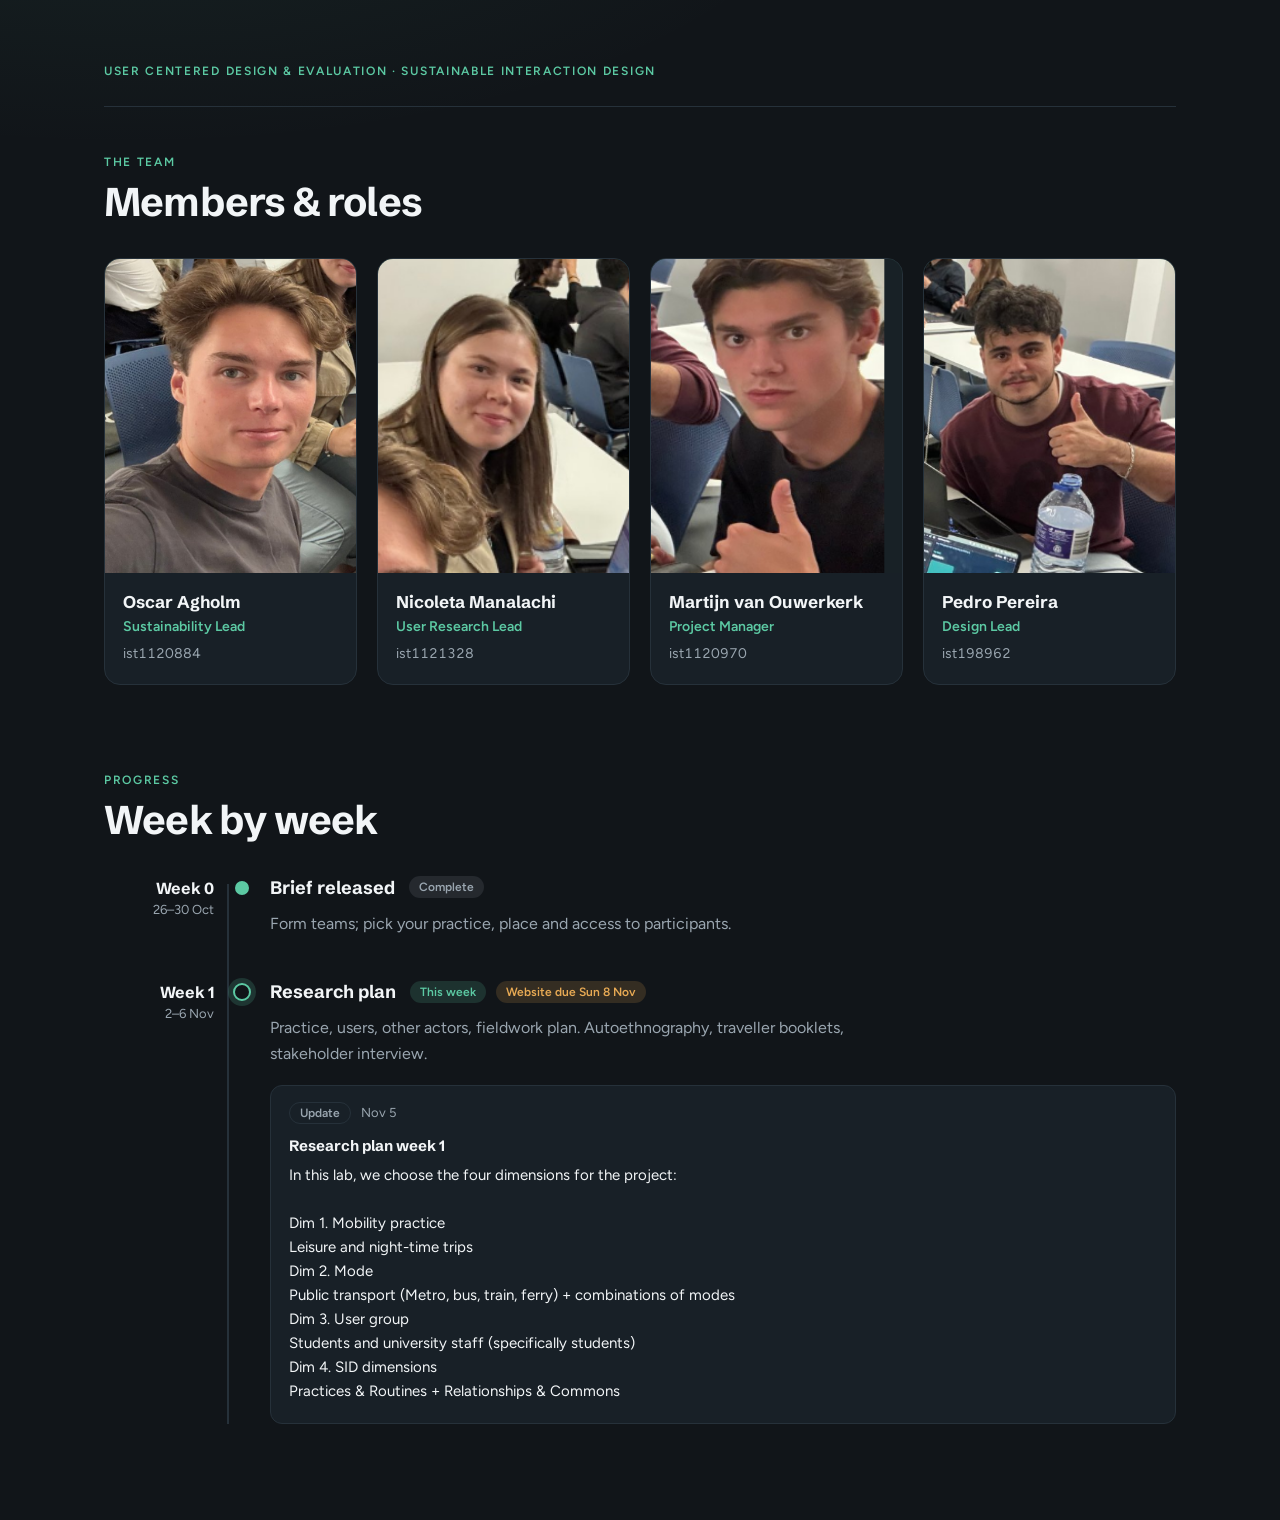
==== index.html @ 2aa21d27 "Add team page with member cards and weekly progress timeline Co-Authored-By: Claude Opus 5.5 <norepl" ====
<!doctype html>
<html lang="en">
<head>
  <meta charset="utf-8">
  <meta name="viewport" content="width=device-width, initial-scale=1">
  <title>UCD Group</title>
  <link rel="preconnect" href="https://fonts.googleapis.com">
  <link rel="preconnect" href="https://fonts.gstatic.com" crossorigin>
  <link href="https://fonts.googleapis.com/css2?family=Schibsted+Grotesk:wght@600;700;800&family=Figtree:wght@400;500;600&display=swap" rel="stylesheet">
  <link rel="stylesheet" href="styles.css">
</head>
<body>
  <main class="page">
    <header class="hero">
      <p class="eyebrow">User Centered Design &amp; Evaluation · Sustainable Interaction Design</p>
    </header>

    <section class="section">
      <header class="header">
        <p class="eyebrow">The team</p>
        <h2 class="section-title">Members &amp; roles</h2>
      </header>
      <div class="grid" id="team" aria-label="Team members"></div>
    </section>

    <section class="section">
      <header class="header">
        <p class="eyebrow">Progress</p>
        <h2 class="section-title">Week by week</h2>
      </header>
      <ol class="timeline" id="timeline"></ol>
    </section>
  </main>

  <script src="members.js"></script>
  <script src="progress.js"></script>
  <script>
    function make(tag, className, text) {
      const el = document.createElement(tag);
      if (className) el.className = className;
      if (text) el.textContent = text;
      return el;
    }

    function initials(name) {
      const parts = name.trim().split(/\s+/);
      const first = parts[0] ? parts[0][0] : "";
      const last = parts.length > 1 ? parts[parts.length - 1][0] : "";
      return (first + last).toUpperCase();
    }

    function card(member) {
      const el = make("article", "card");

      const media = make("div", "card-media");
      media.append(make("span", "card-initials", member.initials || initials(member.name)));

      if (member.photo) {
        const img = document.createElement("img");
        img.src = member.photo;
        img.alt = "Photo of " + member.name;
        img.loading = "lazy";
        // Fall back to initials if the image is missing.
        img.onerror = () => img.remove();
        media.append(img);
      }

      const body = make("div", "card-body");
      body.append(
        make("h3", "card-name", member.name),
        make("p", "card-role", member.role),
        make("p", "card-id", member.id)
      );

      el.append(media, body);
      return el;
    }

    function update(post) {
      const el = make("article", "update");
      const meta = make("div", "update-meta");
      meta.append(make("span", "pill", "Update"), make("span", "update-date", post.date));
      el.append(meta);
      if (post.title) el.append(make("h4", "update-title", post.title));
      if (post.body) el.append(make("p", "update-body", post.body));
      return el;
    }

    function week(w) {
      const el = make("li", "week is-" + (w.status || "upcoming"));

      const label = make("div", "week-label");
      label.append(make("span", "week-name", w.week), make("span", "week-dates", w.dates));

      const content = make("div", "week-content");
      const head = make("div", "week-head");
      head.append(make("h3", "week-title", w.title));
      if (w.status === "current") head.append(make("span", "badge badge-current", "This week"));
      if (w.status === "done") head.append(make("span", "badge badge-done", "Complete"));
      (w.badges || []).forEach((b) => head.append(make("span", "badge badge-due", b)));
      content.append(head);

      if (w.description) content.append(make("p", "week-desc", w.description));
      (w.updates || []).forEach((p) => content.append(update(p)));

      el.append(label, make("span", "week-dot"), content);
      return el;
    }

    document.getElementById("team").append(...MEMBERS.map(card));
    document.getElementById("timeline").append(...WEEKS.map(week));
  </script>
</body>
</html>
---- styles.css ----
:root {
  --bg: #111519;
  --surface: #182027;
  --surface-hover: #1c262e;
  --media: #1f3a33;
  --border: #26313a;
  --accent: #5cc9a3;
  --text: #f2f5f7;
  --muted: #9aa6b0;
  --radius: 16px;
}

* { box-sizing: border-box; }

html, body { margin: 0; }

body {
  background:
    radial-gradient(1200px 500px at 10% -10%, rgba(92, 201, 163, 0.08), transparent 60%),
    var(--bg);
  color: var(--text);
  font-family: "Figtree", system-ui, -apple-system, "Segoe UI", sans-serif;
  min-height: 100vh;
  -webkit-font-smoothing: antialiased;
}

.page {
  max-width: 1120px;
  margin: 0 auto;
  padding: 64px 24px 96px;
}

.hero {
  margin-bottom: 48px;
  padding-bottom: 20px;
  border-bottom: 1px solid var(--border);
}

.section + .section { margin-top: 88px; }

.header { margin-bottom: 32px; }

.eyebrow {
  margin: 0 0 8px;
  color: var(--accent);
  font-size: 12px;
  font-weight: 600;
  letter-spacing: 0.14em;
  text-transform: uppercase;
}

.section-title {
  margin: 0;
  font-family: "Schibsted Grotesk", sans-serif;
  font-weight: 700;
  font-size: clamp(28px, 4vw, 40px);
  letter-spacing: -0.02em;
}

.grid {
  display: grid;
  grid-template-columns: repeat(auto-fill, minmax(240px, 1fr));
  gap: 20px;
}

.card {
  background: var(--surface);
  border: 1px solid var(--border);
  border-radius: var(--radius);
  overflow: hidden;
  transition: transform 0.2s ease, border-color 0.2s ease, background 0.2s ease;
}

.card:hover {
  transform: translateY(-4px);
  border-color: rgba(92, 201, 163, 0.45);
  background: var(--surface-hover);
}

.card-media {
  position: relative;
  aspect-ratio: 4 / 5;
  background: var(--media);
  display: grid;
  place-items: center;
  overflow: hidden;
}

.card-initials {
  font-family: "Schibsted Grotesk", sans-serif;
  font-weight: 800;
  font-size: 48px;
  letter-spacing: -0.02em;
  color: var(--accent);
}

.card-media img {
  position: absolute;
  inset: 0;
  width: 100%;
  height: 100%;
  object-fit: cover;
  transition: transform 0.4s ease;
}

.card:hover .card-media img { transform: scale(1.04); }

.card-body { padding: 18px 18px 22px; }

.card-name {
  margin: 0 0 6px;
  font-family: "Schibsted Grotesk", sans-serif;
  font-size: 17px;
  font-weight: 700;
}

.card-role {
  margin: 0 0 10px;
  color: var(--accent);
  font-size: 14px;
  font-weight: 600;
}

.card-id {
  margin: 0;
  color: var(--muted);
  font-size: 14px;
  font-variant-numeric: tabular-nums;
}

/* Timeline */

.timeline {
  --label: 110px;
  --dot: 28px;
  position: relative;
  list-style: none;
  margin: 0;
  padding: 0;
}

.timeline::before {
  content: "";
  position: absolute;
  top: 8px;
  bottom: 0;
  left: calc(var(--label) + var(--dot) / 2 - 1px);
  width: 2px;
  background: var(--border);
}

.week {
  position: relative;
  display: grid;
  grid-template-columns: var(--label) var(--dot) 1fr;
  column-gap: 14px;
  padding-bottom: 44px;
}

.week:last-child { padding-bottom: 0; }

.week-label {
  display: flex;
  flex-direction: column;
  align-items: flex-end;
  gap: 4px;
  padding-top: 2px;
}

.week-name {
  font-family: "Schibsted Grotesk", sans-serif;
  font-weight: 700;
  font-size: 16px;
}

.week-dates {
  color: var(--muted);
  font-size: 13px;
}

.week-dot {
  justify-self: center;
  margin-top: 5px;
  width: 14px;
  height: 14px;
  border-radius: 50%;
  border: 2px solid var(--muted);
  background: var(--bg);
  z-index: 1;
}

.week.is-done .week-dot {
  border-color: var(--accent);
  background: var(--accent);
}

.week.is-current .week-dot {
  width: 18px;
  height: 18px;
  margin-top: 3px;
  border-color: var(--accent);
  box-shadow: 0 0 0 5px rgba(92, 201, 163, 0.18);
}

.week.is-upcoming .week-name { color: var(--muted); }

.week-content { min-width: 0; }

.week-head {
  display: flex;
  flex-wrap: wrap;
  align-items: center;
  gap: 8px 10px;
}

.week-title {
  margin: 0 4px 0 0;
  font-family: "Schibsted Grotesk", sans-serif;
  font-size: 18px;
  font-weight: 700;
}

.badge {
  padding: 4px 10px;
  border-radius: 999px;
  font-size: 12px;
  font-weight: 600;
}

.badge-current { background: rgba(92, 201, 163, 0.16); color: var(--accent); }
.badge-done { background: rgba(154, 166, 176, 0.14); color: var(--muted); }
.badge-due { background: rgba(232, 170, 84, 0.16); color: #e8aa54; }

.week-desc {
  margin: 12px 0 0;
  max-width: 640px;
  color: var(--muted);
  line-height: 1.6;
}

.update {
  margin-top: 18px;
  padding: 16px 18px 20px;
  background: var(--surface);
  border: 1px solid var(--border);
  border-radius: 12px;
}

.update-meta {
  display: flex;
  align-items: center;
  gap: 10px;
  margin-bottom: 12px;
}

.pill {
  padding: 3px 10px;
  border: 1px solid var(--border);
  border-radius: 999px;
  color: var(--muted);
  font-size: 12px;
  font-weight: 600;
}

.update-date {
  color: var(--muted);
  font-size: 13px;
}

.update-title {
  margin: 0 0 8px;
  font-family: "Schibsted Grotesk", sans-serif;
  font-size: 15px;
  font-weight: 700;
}

.update-body {
  margin: 0;
  font-size: 15px;
  line-height: 1.6;
  white-space: pre-line;
}

@media (max-width: 560px) {
  .page { padding: 40px 16px 64px; }
  .hero { margin-bottom: 32px; }
  .section + .section { margin-top: 56px; }
  .timeline { --label: 0px; --dot: 20px; }
  .week { grid-template-columns: var(--dot) 1fr; column-gap: 12px; }
  .week-label {
    grid-column: 2;
    flex-direction: row;
    align-items: baseline;
    gap: 10px;
    margin-bottom: 6px;
  }
  .week-dot { grid-column: 1; grid-row: 1; }
  .week-content { grid-column: 2; }
  .grid { grid-template-columns: repeat(2, 1fr); gap: 12px; }
  .card-body { padding: 14px; }
  .card-initials { font-size: 36px; }
}
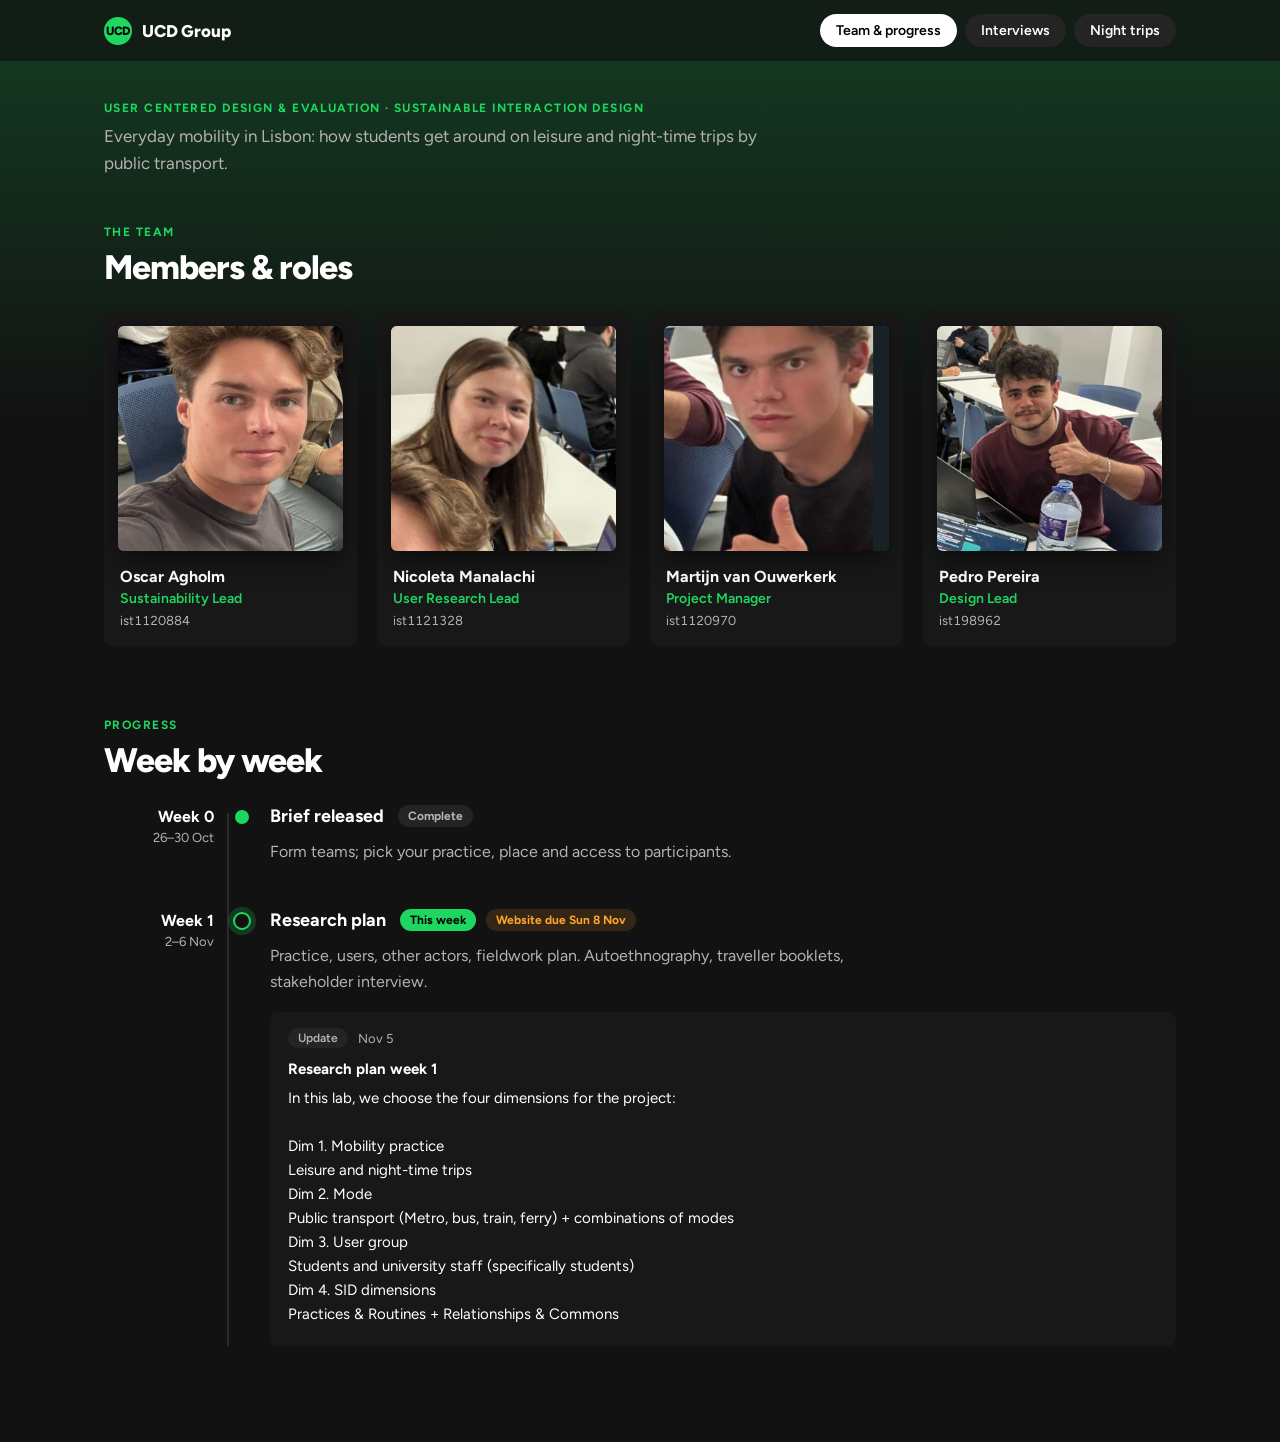
==== commit 64a5278e: "Spotify redesign, night trips diaries, interviews and add-booklet form - Restyle the site with Spoti" ====
--- a/index.html
+++ b/index.html
@@ -6,13 +6,25 @@
   <title>UCD Group</title>
   <link rel="preconnect" href="https://fonts.googleapis.com">
   <link rel="preconnect" href="https://fonts.gstatic.com" crossorigin>
-  <link href="https://fonts.googleapis.com/css2?family=Schibsted+Grotesk:wght@600;700;800&family=Figtree:wght@400;500;600&display=swap" rel="stylesheet">
+  <link href="https://fonts.googleapis.com/css2?family=Figtree:wght@400;500;600;700;800&display=swap" rel="stylesheet">
   <link rel="stylesheet" href="styles.css">
 </head>
 <body>
+  <header class="topbar">
+    <div class="topbar-inner">
+      <a class="brand" href="index.html"><span class="brand-mark">UCD</span>UCD Group</a>
+      <nav class="nav" aria-label="Pages">
+        <a href="index.html" aria-current="page">Team &amp; progress</a>
+        <a href="research.html">Interviews</a>
+        <a href="diary.html">Night trips</a>
+      </nav>
+    </div>
+  </header>
+
   <main class="page">
     <header class="hero">
       <p class="eyebrow">User Centered Design &amp; Evaluation · Sustainable Interaction Design</p>
+      <p class="hero-lead">Everyday mobility in Lisbon: how students get around on leisure and night-time trips by public transport.</p>
     </header>
 
     <section class="section">
--- a/styles.css
+++ b/styles.css
@@ -1,13 +1,18 @@
+/* Colours inspired by Spotify: near-black background, grey surfaces, green accent. */
 :root {
-  --bg: #111519;
-  --surface: #182027;
-  --surface-hover: #1c262e;
-  --media: #1f3a33;
-  --border: #26313a;
-  --accent: #5cc9a3;
-  --text: #f2f5f7;
-  --muted: #9aa6b0;
-  --radius: 16px;
+  --bg: #121212;
+  --surface: #181818;
+  --surface-hover: #282828;
+  --elevated: #242424;
+  --border: #2a2a2a;
+  --accent: #1ed760;
+  --on-accent: #000;
+  --text: #fff;
+  --muted: #b3b3b3;
+  --subtle: #8a8a8a;
+  --warn: #ffa42b;
+  --warn-bg: rgba(255, 164, 43, 0.14);
+  --radius: 8px;
 }
 
 * { box-sizing: border-box; }
@@ -16,82 +21,174 @@
 
 body {
   background:
-    radial-gradient(1200px 500px at 10% -10%, rgba(92, 201, 163, 0.08), transparent 60%),
+    linear-gradient(180deg, rgba(30, 215, 96, 0.22) 0, rgba(18, 18, 18, 0) 420px),
     var(--bg);
+  background-repeat: no-repeat;
   color: var(--text);
   font-family: "Figtree", system-ui, -apple-system, "Segoe UI", sans-serif;
   min-height: 100vh;
   -webkit-font-smoothing: antialiased;
 }
 
+/* Top bar */
+
+.topbar {
+  position: sticky;
+  top: 0;
+  z-index: 10;
+  background: rgba(18, 18, 18, 0.72);
+  backdrop-filter: blur(12px);
+  -webkit-backdrop-filter: blur(12px);
+}
+
+.topbar-inner {
+  max-width: 1120px;
+  margin: 0 auto;
+  padding: 14px 24px;
+  display: flex;
+  align-items: center;
+  justify-content: space-between;
+  gap: 12px 16px;
+  flex-wrap: wrap;
+}
+
+.topbar-wide { max-width: 1400px; }
+
+.brand {
+  display: flex;
+  align-items: center;
+  gap: 10px;
+  color: var(--text);
+  font-weight: 800;
+  font-size: 17px;
+  letter-spacing: -0.01em;
+  text-decoration: none;
+}
+
+.brand-mark {
+  width: 28px;
+  height: 28px;
+  border-radius: 50%;
+  background: var(--accent);
+  color: var(--on-accent);
+  display: grid;
+  place-items: center;
+  font-size: 12px;
+  font-weight: 800;
+}
+
+.nav {
+  display: flex;
+  flex-wrap: wrap;
+  gap: 8px;
+}
+
+.nav a {
+  padding: 8px 16px;
+  border-radius: 999px;
+  background: var(--elevated);
+  color: var(--text);
+  font-size: 14px;
+  font-weight: 600;
+  text-decoration: none;
+  transition: background 0.15s ease;
+}
+
+.nav a:hover { background: var(--surface-hover); }
+
+.nav a[aria-current="page"] {
+  background: var(--text);
+  color: var(--on-accent);
+}
+
+/* Page */
+
 .page {
   max-width: 1120px;
   margin: 0 auto;
-  padding: 64px 24px 96px;
-}
-
-.hero {
-  margin-bottom: 48px;
-  padding-bottom: 20px;
-  border-bottom: 1px solid var(--border);
-}
-
-.section + .section { margin-top: 88px; }
-
-.header { margin-bottom: 32px; }
+  padding: 40px 24px 96px;
+}
+
+.page-wide { max-width: 1400px; }
+
+.hero { margin-bottom: 48px; }
+
+.hero-title {
+  margin: 0 0 14px;
+  font-weight: 800;
+  font-size: clamp(40px, 7vw, 72px);
+  line-height: 1;
+  letter-spacing: -0.04em;
+}
+
+.hero-lead {
+  max-width: 680px;
+  margin: 0;
+  color: var(--muted);
+  font-size: 17px;
+  line-height: 1.6;
+}
+
+.section + .section { margin-top: 72px; }
+
+.header { margin-bottom: 24px; }
 
 .eyebrow {
   margin: 0 0 8px;
   color: var(--accent);
   font-size: 12px;
-  font-weight: 600;
-  letter-spacing: 0.14em;
+  font-weight: 700;
+  letter-spacing: 0.12em;
   text-transform: uppercase;
 }
 
 .section-title {
   margin: 0;
-  font-family: "Schibsted Grotesk", sans-serif;
-  font-weight: 700;
-  font-size: clamp(28px, 4vw, 40px);
-  letter-spacing: -0.02em;
-}
+  font-weight: 800;
+  font-size: clamp(26px, 3.6vw, 34px);
+  letter-spacing: -0.03em;
+}
+
+.intro {
+  max-width: 720px;
+  margin: -8px 0 24px;
+  color: var(--muted);
+  line-height: 1.6;
+}
+
+/* Team cards */
 
 .grid {
   display: grid;
-  grid-template-columns: repeat(auto-fill, minmax(240px, 1fr));
+  grid-template-columns: repeat(auto-fill, minmax(220px, 1fr));
   gap: 20px;
 }
 
 .card {
+  padding: 14px;
   background: var(--surface);
-  border: 1px solid var(--border);
   border-radius: var(--radius);
-  overflow: hidden;
-  transition: transform 0.2s ease, border-color 0.2s ease, background 0.2s ease;
-}
-
-.card:hover {
-  transform: translateY(-4px);
-  border-color: rgba(92, 201, 163, 0.45);
-  background: var(--surface-hover);
-}
+  transition: background 0.25s ease;
+}
+
+.card:hover { background: var(--surface-hover); }
 
 .card-media {
   position: relative;
-  aspect-ratio: 4 / 5;
-  background: var(--media);
+  aspect-ratio: 1 / 1;
+  border-radius: 6px;
+  background: linear-gradient(135deg, #1db954, #0f5c2c);
   display: grid;
   place-items: center;
   overflow: hidden;
+  box-shadow: 0 8px 24px rgba(0, 0, 0, 0.5);
 }
 
 .card-initials {
-  font-family: "Schibsted Grotesk", sans-serif;
   font-weight: 800;
   font-size: 48px;
   letter-spacing: -0.02em;
-  color: var(--accent);
+  color: #000;
 }
 
 .card-media img {
@@ -100,33 +197,15 @@
   width: 100%;
   height: 100%;
   object-fit: cover;
-  transition: transform 0.4s ease;
-}
-
-.card:hover .card-media img { transform: scale(1.04); }
-
-.card-body { padding: 18px 18px 22px; }
-
-.card-name {
-  margin: 0 0 6px;
-  font-family: "Schibsted Grotesk", sans-serif;
-  font-size: 17px;
-  font-weight: 700;
-}
-
-.card-role {
-  margin: 0 0 10px;
-  color: var(--accent);
-  font-size: 14px;
-  font-weight: 600;
-}
-
-.card-id {
-  margin: 0;
-  color: var(--muted);
-  font-size: 14px;
-  font-variant-numeric: tabular-nums;
-}
+}
+
+.card-body { padding: 16px 2px 4px; }
+
+.card-name { margin: 0 0 4px; font-size: 16px; font-weight: 700; }
+
+.card-role { margin: 0 0 6px; color: var(--accent); font-size: 14px; font-weight: 600; }
+
+.card-id { margin: 0; color: var(--muted); font-size: 13px; font-variant-numeric: tabular-nums; }
 
 /* Timeline */
 
@@ -167,16 +246,9 @@
   padding-top: 2px;
 }
 
-.week-name {
-  font-family: "Schibsted Grotesk", sans-serif;
-  font-weight: 700;
-  font-size: 16px;
-}
-
-.week-dates {
-  color: var(--muted);
-  font-size: 13px;
-}
+.week-name { font-weight: 700; font-size: 16px; }
+
+.week-dates { color: var(--muted); font-size: 13px; }
 
 .week-dot {
   justify-self: center;
@@ -184,105 +256,473 @@
   width: 14px;
   height: 14px;
   border-radius: 50%;
-  border: 2px solid var(--muted);
+  border: 2px solid var(--subtle);
   background: var(--bg);
   z-index: 1;
 }
 
-.week.is-done .week-dot {
-  border-color: var(--accent);
-  background: var(--accent);
-}
+.week.is-done .week-dot { border-color: var(--accent); background: var(--accent); }
 
 .week.is-current .week-dot {
   width: 18px;
   height: 18px;
   margin-top: 3px;
   border-color: var(--accent);
-  box-shadow: 0 0 0 5px rgba(92, 201, 163, 0.18);
+  box-shadow: 0 0 0 5px rgba(30, 215, 96, 0.2);
 }
 
 .week.is-upcoming .week-name { color: var(--muted); }
 
 .week-content { min-width: 0; }
 
-.week-head {
-  display: flex;
-  flex-wrap: wrap;
-  align-items: center;
-  gap: 8px 10px;
-}
-
-.week-title {
-  margin: 0 4px 0 0;
-  font-family: "Schibsted Grotesk", sans-serif;
-  font-size: 18px;
-  font-weight: 700;
-}
-
-.badge {
-  padding: 4px 10px;
-  border-radius: 999px;
-  font-size: 12px;
-  font-weight: 600;
-}
-
-.badge-current { background: rgba(92, 201, 163, 0.16); color: var(--accent); }
-.badge-done { background: rgba(154, 166, 176, 0.14); color: var(--muted); }
-.badge-due { background: rgba(232, 170, 84, 0.16); color: #e8aa54; }
-
-.week-desc {
-  margin: 12px 0 0;
-  max-width: 640px;
-  color: var(--muted);
-  line-height: 1.6;
-}
+.week-head { display: flex; flex-wrap: wrap; align-items: center; gap: 8px 10px; }
+
+.week-title { margin: 0 4px 0 0; font-size: 18px; font-weight: 700; }
+
+.badge { padding: 4px 10px; border-radius: 999px; font-size: 12px; font-weight: 700; }
+
+.badge-current { background: var(--accent); color: var(--on-accent); }
+.badge-done { background: var(--elevated); color: var(--muted); }
+.badge-due { background: var(--warn-bg); color: var(--warn); }
+
+.week-desc { margin: 12px 0 0; max-width: 640px; color: var(--muted); line-height: 1.6; }
 
 .update {
   margin-top: 18px;
   padding: 16px 18px 20px;
   background: var(--surface);
-  border: 1px solid var(--border);
-  border-radius: 12px;
-}
-
-.update-meta {
-  display: flex;
-  align-items: center;
-  gap: 10px;
-  margin-bottom: 12px;
-}
+  border-radius: var(--radius);
+}
+
+.update-meta { display: flex; align-items: center; gap: 10px; margin-bottom: 12px; }
 
 .pill {
   padding: 3px 10px;
-  border: 1px solid var(--border);
   border-radius: 999px;
+  background: var(--elevated);
   color: var(--muted);
   font-size: 12px;
   font-weight: 600;
 }
 
-.update-date {
+.update-date { color: var(--muted); font-size: 13px; }
+
+.update-title { margin: 0 0 8px; font-size: 15px; font-weight: 700; }
+
+.update-body { margin: 0; font-size: 15px; line-height: 1.6; white-space: pre-line; }
+
+/* Buttons and chips */
+
+.header-row {
+  display: flex;
+  align-items: flex-end;
+  justify-content: space-between;
+  gap: 16px;
+  flex-wrap: wrap;
+}
+
+.button {
+  padding: 12px 24px;
+  border: 0;
+  border-radius: 999px;
+  background: var(--accent);
+  color: var(--on-accent);
+  font: 700 14px "Figtree", sans-serif;
+  cursor: pointer;
+  transition: transform 0.1s ease, background 0.15s ease;
+}
+
+.button:hover { transform: scale(1.04); background: #3be477; }
+
+.chip {
+  padding: 7px 14px;
+  border: 0;
+  border-radius: 999px;
+  background: var(--elevated);
+  color: var(--text);
+  font: 600 13px "Figtree", sans-serif;
+  cursor: pointer;
+}
+
+.chip:hover { background: var(--surface-hover); }
+
+.chip[aria-pressed="true"] { background: var(--text); color: var(--on-accent); }
+
+/* Research progress */
+
+.progress {
+  display: grid;
+  grid-template-columns: repeat(auto-fill, minmax(220px, 1fr));
+  gap: 12px;
+  margin-bottom: 24px;
+}
+
+.progress-card { padding: 14px 16px; background: var(--surface); border-radius: var(--radius); }
+
+.progress-name { display: block; margin-bottom: 10px; font-weight: 700; }
+
+.progress-counts { display: flex; flex-wrap: wrap; gap: 6px; }
+
+.count {
+  padding: 3px 9px;
+  border-radius: 999px;
+  background: var(--elevated);
   color: var(--muted);
+  font-size: 12px;
+  font-weight: 600;
+  font-variant-numeric: tabular-nums;
+}
+
+.count.is-met { background: rgba(30, 215, 96, 0.16); color: var(--accent); }
+
+.filters { display: flex; flex-wrap: wrap; gap: 8px; margin-bottom: 14px; }
+
+/* Research sheet */
+
+.sheet-wrap {
+  overflow: auto;
+  max-height: 70vh;
+  border-radius: var(--radius);
+  background: var(--surface);
+}
+
+.sheet { width: 100%; min-width: 1200px; border-collapse: collapse; font-size: 14px; }
+
+.sheet th,
+.sheet td {
+  padding: 12px 14px;
+  border-bottom: 1px solid var(--border);
+  text-align: left;
+  vertical-align: top;
+  line-height: 1.45;
+}
+
+.sheet th {
+  position: sticky;
+  top: 0;
+  z-index: 1;
+  background: var(--surface);
+  color: var(--muted);
+  font-size: 12px;
+  font-weight: 600;
+  letter-spacing: 0.06em;
+  text-transform: uppercase;
+  white-space: nowrap;
+}
+
+.sheet th.wide { min-width: 220px; }
+
+.sheet tbody tr:hover td { background: var(--surface-hover); }
+
+.sheet td:first-child { color: var(--muted); font-variant-numeric: tabular-nums; }
+
+.sheet td:nth-child(4) { white-space: nowrap; }
+
+.sheet td.warn { color: var(--warn); }
+
+.sheet td.empty { padding: 48px 12px; color: var(--muted); text-align: center; line-height: 1.6; }
+
+.sheet tr.row { cursor: pointer; }
+.sheet tr.row:focus-visible { outline: 2px solid var(--accent); outline-offset: -2px; }
+.sheet tr.is-selected td { background: rgba(30, 215, 96, 0.1); }
+
+.tag { padding: 3px 10px; border-radius: 999px; font-size: 12px; font-weight: 700; white-space: nowrap; }
+
+.tag-traveller { background: rgba(30, 215, 96, 0.16); color: var(--accent); }
+.tag-stakeholder { background: var(--warn-bg); color: var(--warn); }
+
+/* Full booklet answers */
+
+.answers { margin-top: 32px; scroll-margin-top: 80px; }
+
+.answers-head {
+  display: flex;
+  align-items: center;
+  justify-content: space-between;
+  gap: 12px;
+  margin-bottom: 16px;
+}
+
+.answers-title { margin: 0; font-size: 22px; font-weight: 800; }
+
+.answers-meta {
+  display: grid;
+  grid-template-columns: max-content 1fr;
+  gap: 8px 20px;
+  margin: 0 0 24px;
+  padding: 16px 18px;
+  background: var(--surface);
+  border-radius: var(--radius);
+}
+
+.answers-meta dt { color: var(--muted); font-size: 14px; }
+.answers-meta dd { margin: 0; font-size: 15px; }
+
+.answers-grid {
+  display: grid;
+  grid-template-columns: repeat(auto-fill, minmax(360px, 1fr));
+  gap: 16px;
+  align-items: start;
+}
+
+.answer-card { padding: 16px 18px 18px; background: var(--surface); border-radius: var(--radius); }
+
+.answer-section { margin: 0 0 12px; color: var(--accent); font-size: 15px; font-weight: 700; }
+
+.answer-card dl { margin: 0; }
+
+.answer-card dt { margin-top: 12px; color: var(--muted); font-size: 13px; line-height: 1.4; }
+
+.answer-card dt:first-child { margin-top: 0; }
+
+.answer-card dd { margin: 4px 0 0; font-size: 15px; line-height: 1.5; }
+
+.answer-card dd.blank,
+.answer-card td.blank { color: var(--subtle); }
+
+.answer-card ul,
+.answer-card ol { margin: 0; padding-left: 20px; }
+
+.answer-card .subtable { width: 100%; border-collapse: collapse; font-size: 14px; }
+
+.answer-card .subtable th,
+.answer-card .subtable td {
+  padding: 5px 0;
+  border-bottom: 1px solid var(--border);
+  text-align: left;
+  vertical-align: top;
+}
+
+.answer-card .subtable th { width: 45%; padding-right: 12px; color: var(--muted); font-weight: 500; }
+
+.answer-card.is-wide { grid-column: 1 / -1; }
+
+
+.day + .day { margin-top: 18px; }
+.day-date { margin: 8px 0; font-size: 14px; font-weight: 600; }
+.day-scroll { overflow-x: auto; }
+
+.daytable { width: 100%; min-width: 640px; border-collapse: collapse; font-size: 14px; }
+
+.daytable th,
+.daytable td { padding: 7px 10px; border: 1px solid var(--border); text-align: left; vertical-align: top; }
+
+.daytable tr:first-child th { background: var(--elevated); color: var(--muted); font-size: 12px; font-weight: 600; }
+.daytable th { width: 90px; color: var(--muted); font-weight: 500; }
+.daytable td { width: 18%; }
+
+/* Add a booklet form */
+
+.header-actions { display: flex; flex-wrap: wrap; gap: 10px; align-items: center; }
+
+a.button,
+a.chip { display: inline-block; text-decoration: none; }
+
+.back { color: var(--accent); text-decoration: none; }
+.back:hover { text-decoration: underline; }
+
+.hero-lead code,
+.steps code {
+  padding: 1px 6px;
+  border-radius: 4px;
+  background: var(--elevated);
+  font-size: 0.9em;
+}
+
+.form-card {
+  margin-bottom: 16px;
+  padding: 22px 24px 24px;
+  background: var(--surface);
+  border-radius: 12px;
+}
+
+.form-title { margin: 0 0 18px; font-size: 20px; font-weight: 800; letter-spacing: -0.01em; }
+
+.form-grid {
+  display: grid;
+  grid-template-columns: repeat(auto-fill, minmax(240px, 1fr));
+  gap: 16px 20px;
+}
+
+.field.is-wide { grid-column: 1 / -1; }
+
+.field-label {
+  display: block;
+  margin: 0 0 8px;
+  color: var(--muted);
+  font-size: 14px;
+  font-weight: 600;
+  line-height: 1.4;
+}
+
+.question + .question { margin-top: 22px; }
+
+.input {
+  width: 100%;
+  padding: 10px 12px;
+  border: 1px solid transparent;
+  border-radius: 6px;
+  background: var(--elevated);
+  color: var(--text);
+  font: 400 15px "Figtree", sans-serif;
+  line-height: 1.4;
+}
+
+.input:hover { border-color: #3e3e3e; }
+.input:focus { outline: none; border-color: var(--accent); }
+textarea.input { resize: vertical; }
+select.input { cursor: pointer; }
+
+.options { display: flex; flex-wrap: wrap; gap: 8px; }
+.options > .input { flex: 1 1 100%; }
+
+.option {
+  display: inline-flex;
+  align-items: center;
+  gap: 8px;
+  padding: 8px 12px;
+  border-radius: 999px;
+  background: var(--elevated);
+  font-size: 14px;
+  cursor: pointer;
+}
+
+.option:hover { background: var(--surface-hover); }
+.option input { accent-color: var(--accent); margin: 0; }
+.option .input-inline { width: 170px; padding: 4px 10px; border-radius: 999px; background: var(--bg); font-size: 13px; }
+.option:has(input:checked) { background: rgba(30, 215, 96, 0.16); color: var(--accent); }
+
+.ranked { display: grid; gap: 8px; margin: 0; padding-left: 22px; color: var(--muted); }
+
+.grid-rows { display: grid; gap: 8px; max-width: 560px; }
+
+.grid-row {
+  display: grid;
+  grid-template-columns: 1fr minmax(140px, 200px);
+  align-items: center;
+  gap: 12px;
+  font-size: 14px;
+}
+
+.day-block + .day-block { margin-top: 18px; }
+.day-block > .input { max-width: 260px; margin-bottom: 10px; }
+.days-list { margin-bottom: 12px; }
+
+.form-daytable td { padding: 4px; }
+.form-daytable .input { padding: 7px 8px; font-size: 14px; }
+
+.actions { display: flex; flex-wrap: wrap; gap: 10px; align-items: center; margin-top: 16px; }
+
+.form-help { margin: 0; color: var(--muted); }
+.form-help.is-error { color: var(--warn); }
+.form-help.is-ok { color: var(--accent); }
+
+.input.code {
+  margin-top: 16px;
+  font-family: ui-monospace, "Cascadia Code", Consolas, monospace;
   font-size: 13px;
 }
 
-.update-title {
-  margin: 0 0 8px;
-  font-family: "Schibsted Grotesk", sans-serif;
-  font-size: 15px;
+.steps { margin: 16px 0 0; padding-left: 20px; color: var(--muted); line-height: 1.7; }
+
+/* Night trips diary */
+
+.stats {
+  display: grid;
+  grid-template-columns: repeat(auto-fit, minmax(160px, 1fr));
+  gap: 12px;
+  margin-bottom: 40px;
+}
+
+.stat { padding: 18px 20px; background: var(--surface); border-radius: var(--radius); }
+
+.stat-value {
+  display: block;
+  font-size: 34px;
+  font-weight: 800;
+  letter-spacing: -0.03em;
+  font-variant-numeric: tabular-nums;
+}
+
+.stat-label { color: var(--muted); font-size: 14px; }
+
+.days {
+  display: grid;
+  grid-template-columns: repeat(5, minmax(0, 1fr));
+  gap: 10px;
+  margin-bottom: 40px;
+}
+
+.day-pill {
+  display: block;
+  padding: 14px 10px;
+  border-radius: var(--radius);
+  background: var(--surface);
+  color: var(--subtle);
+  text-decoration: none;
+  text-align: center;
+}
+
+.day-pill strong { display: block; margin-bottom: 2px; color: var(--muted); font-size: 15px; }
+.day-pill span { font-size: 12px; }
+
+.day-pill.has-night { background: var(--accent); color: rgba(0, 0, 0, 0.72); }
+.day-pill.has-night strong { color: #000; }
+.day-pill.has-night:hover { background: #3be477; }
+
+.nights { display: grid; gap: 20px; }
+
+.night { padding: 24px; background: var(--surface); border-radius: 12px; scroll-margin-top: 80px; }
+
+.night-head {
+  display: flex;
+  align-items: baseline;
+  justify-content: space-between;
+  gap: 12px;
+  flex-wrap: wrap;
+  margin-bottom: 18px;
+}
+
+.night-day { margin: 0; font-size: 24px; font-weight: 800; letter-spacing: -0.02em; }
+.night-date { margin-left: 8px; color: var(--muted); font-size: 15px; font-weight: 500; }
+
+.trip + .trip { margin-top: 20px; padding-top: 20px; border-top: 1px solid var(--border); }
+
+.trip-title {
+  margin: 0 0 6px;
+  color: var(--muted);
+  font-size: 12px;
   font-weight: 700;
-}
-
-.update-body {
+  letter-spacing: 0.1em;
+  text-transform: uppercase;
+}
+
+.trip-route { margin: 0 0 12px; font-size: 20px; font-weight: 700; }
+
+.modes { display: flex; flex-wrap: wrap; gap: 6px; margin-bottom: 18px; }
+
+.mode { padding: 5px 12px; border-radius: 999px; background: var(--elevated); font-size: 13px; font-weight: 600; }
+
+.mode.is-car { background: var(--warn-bg); color: var(--warn); }
+
+.facts {
+  display: grid;
+  grid-template-columns: repeat(auto-fill, minmax(220px, 1fr));
+  gap: 16px 24px;
   margin: 0;
-  font-size: 15px;
-  line-height: 1.6;
-  white-space: pre-line;
-}
+}
+
+.facts dt { margin-bottom: 4px; color: var(--muted); font-size: 13px; }
+.facts dd { margin: 0; font-size: 15px; line-height: 1.5; }
+
+.todo { color: var(--subtle); font-style: italic; }
+
+
+.footnote { margin-top: 32px; color: var(--subtle); font-size: 14px; line-height: 1.6; }
 
 @media (max-width: 560px) {
-  .page { padding: 40px 16px 64px; }
+  .topbar-inner { padding: 12px 16px; }
+  .page { padding: 28px 16px 64px; }
   .hero { margin-bottom: 32px; }
   .section + .section { margin-top: 56px; }
   .timeline { --label: 0px; --dot: 20px; }
@@ -296,7 +736,14 @@
   }
   .week-dot { grid-column: 1; grid-row: 1; }
   .week-content { grid-column: 2; }
+  .answers-grid { grid-template-columns: 1fr; }
+  .answers-meta { grid-template-columns: 1fr; gap: 2px; }
+  .answers-meta dd { margin-bottom: 8px; }
   .grid { grid-template-columns: repeat(2, 1fr); gap: 12px; }
-  .card-body { padding: 14px; }
+  .card { padding: 10px; }
   .card-initials { font-size: 36px; }
-}
+  .days { gap: 6px; }
+  .day-pill { padding: 10px 4px; }
+  .day-pill span { display: none; }
+  .night { padding: 18px; }
+}
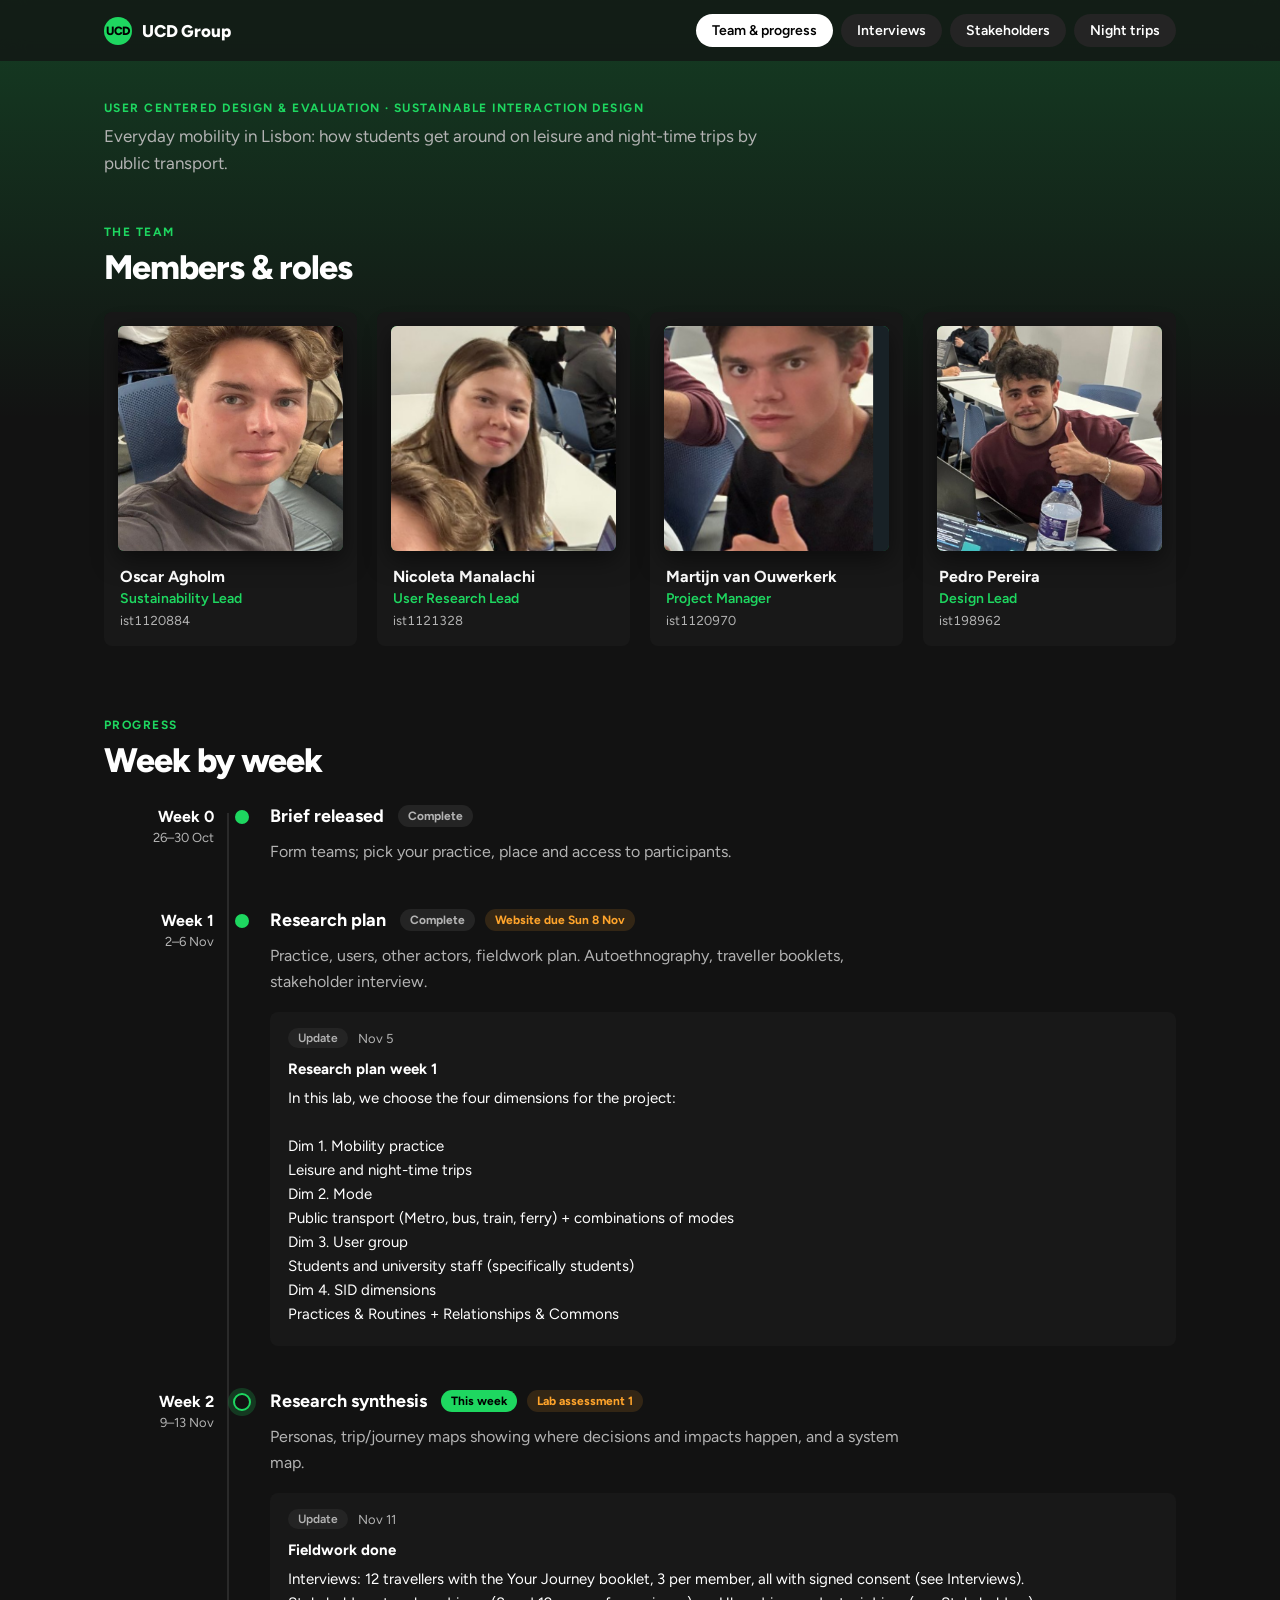
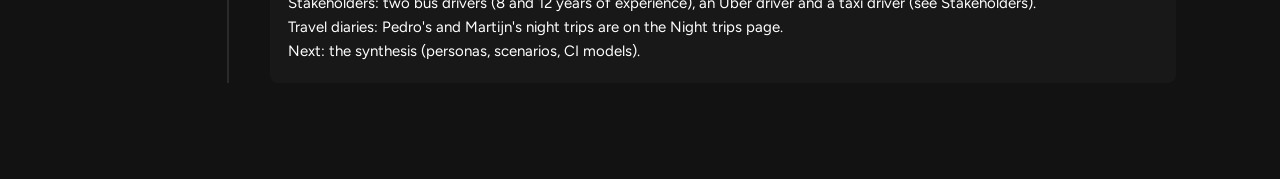
==== commit 6b4fb1a7: "Add Stakeholders page and make Interviews travellers only Co-Authored-By: Claude Opus 5.5 <noreply@a" ====
--- a/index.html
+++ b/index.html
@@ -7,7 +7,7 @@
   <link rel="preconnect" href="https://fonts.googleapis.com">
   <link rel="preconnect" href="https://fonts.gstatic.com" crossorigin>
   <link href="https://fonts.googleapis.com/css2?family=Figtree:wght@400;500;600;700;800&display=swap" rel="stylesheet">
-  <link rel="stylesheet" href="styles.css">
+  <link rel="stylesheet" href="styles.css?v=3">
 </head>
 <body>
   <header class="topbar">
@@ -16,6 +16,7 @@
       <nav class="nav" aria-label="Pages">
         <a href="index.html" aria-current="page">Team &amp; progress</a>
         <a href="research.html">Interviews</a>
+        <a href="stakeholders.html">Stakeholders</a>
         <a href="diary.html">Night trips</a>
       </nav>
     </div>
@@ -45,7 +46,7 @@
   </main>
 
   <script src="members.js"></script>
-  <script src="progress.js"></script>
+  <script src="progress.js?v=3"></script>
   <script>
     function make(tag, className, text) {
       const el = document.createElement(tag);
--- a/styles.css
+++ b/styles.css
@@ -426,10 +426,7 @@
 .sheet tr.row:focus-visible { outline: 2px solid var(--accent); outline-offset: -2px; }
 .sheet tr.is-selected td { background: rgba(30, 215, 96, 0.1); }
 
-.tag { padding: 3px 10px; border-radius: 999px; font-size: 12px; font-weight: 700; white-space: nowrap; }
-
-.tag-traveller { background: rgba(30, 215, 96, 0.16); color: var(--accent); }
-.tag-stakeholder { background: var(--warn-bg); color: var(--warn); }
+
 
 /* Full booklet answers */
 
@@ -624,6 +621,52 @@
 }
 
 .steps { margin: 16px 0 0; padding-left: 20px; color: var(--muted); line-height: 1.7; }
+
+/* Stakeholders */
+
+.stakeholders {
+  display: grid;
+  grid-template-columns: repeat(auto-fill, minmax(320px, 1fr));
+  gap: 20px;
+  align-items: start;
+}
+
+.stake-card { padding: 24px; background: var(--surface); border-radius: 12px; }
+
+.stake-head {
+  display: flex;
+  align-items: center;
+  justify-content: space-between;
+  gap: 10px;
+  flex-wrap: wrap;
+  margin-bottom: 8px;
+}
+
+.stake-role { margin: 0; font-size: 24px; font-weight: 800; letter-spacing: -0.02em; }
+
+.stake-about { margin: 0 0 18px; color: var(--muted); line-height: 1.5; }
+
+.stake-card .facts { margin-top: 16px; grid-template-columns: repeat(auto-fill, minmax(120px, 1fr)); }
+
+.stake-sub {
+  margin: 22px 0 10px;
+  color: var(--muted);
+  font-size: 12px;
+  font-weight: 700;
+  letter-spacing: 0.1em;
+  text-transform: uppercase;
+}
+
+.stake-list { margin: 0; padding-left: 20px; line-height: 1.55; }
+.stake-list li + li { margin-top: 6px; }
+
+.stake-quotes blockquote {
+  margin: 0 0 10px;
+  padding: 8px 14px;
+  border-left: 3px solid var(--accent);
+  color: var(--text);
+  font-style: italic;
+}
 
 /* Night trips diary */
 
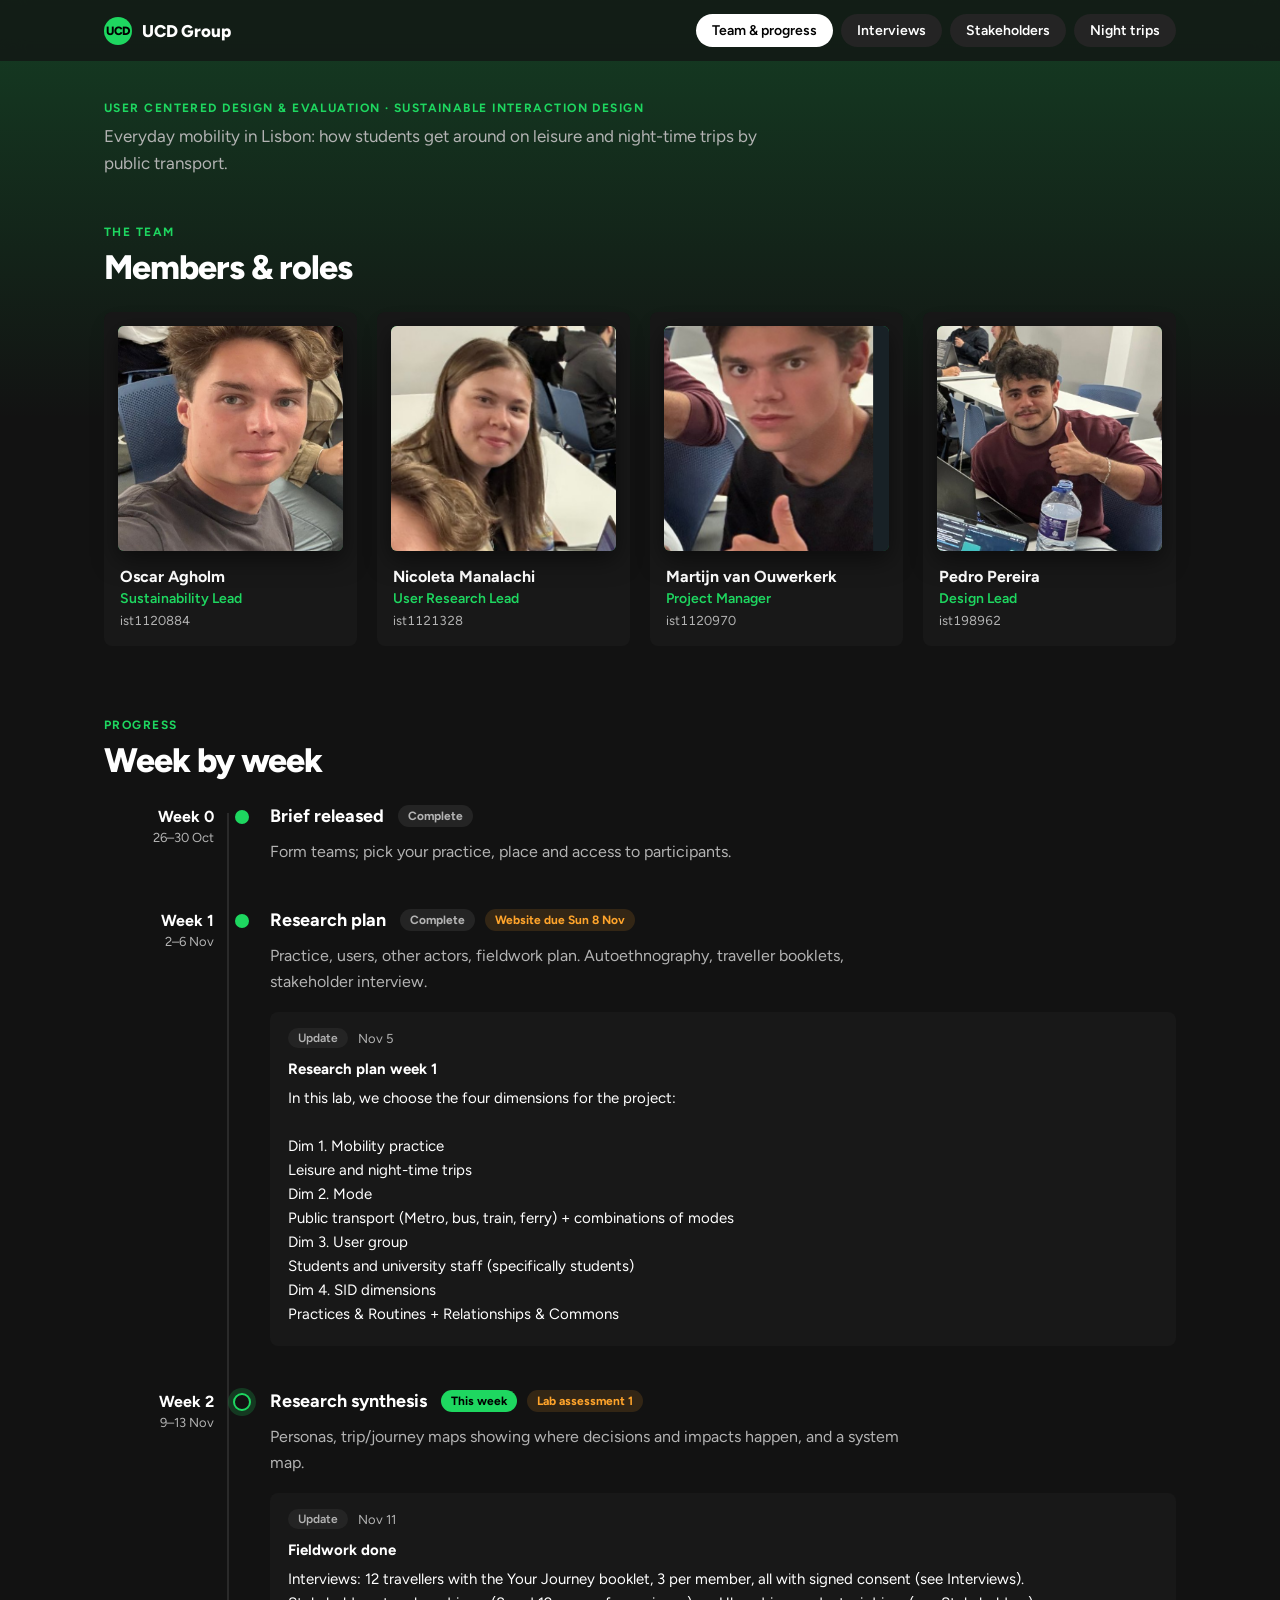
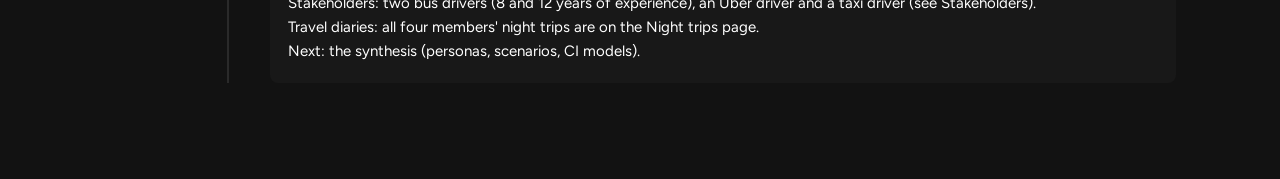
==== commit fc2a656a: "Update P6 and P10 booklets and add Oscar's travel diary Co-Authored-By: Claude Opus 5.5 <noreply@ant" ====
--- a/index.html
+++ b/index.html
@@ -7,7 +7,7 @@
   <link rel="preconnect" href="https://fonts.googleapis.com">
   <link rel="preconnect" href="https://fonts.gstatic.com" crossorigin>
   <link href="https://fonts.googleapis.com/css2?family=Figtree:wght@400;500;600;700;800&display=swap" rel="stylesheet">
-  <link rel="stylesheet" href="styles.css?v=3">
+  <link rel="stylesheet" href="styles.css?v=4">
 </head>
 <body>
   <header class="topbar">
@@ -46,7 +46,7 @@
   </main>
 
   <script src="members.js"></script>
-  <script src="progress.js?v=3"></script>
+  <script src="progress.js?v=4"></script>
   <script>
     function make(tag, className, text) {
       const el = document.createElement(tag);
--- a/styles.css
+++ b/styles.css
@@ -759,6 +759,9 @@
 .facts dd { margin: 0; font-size: 15px; line-height: 1.5; }
 
 .todo { color: var(--subtle); font-style: italic; }
+
+.night-notes-title { margin-top: 22px; padding-top: 20px; border-top: 1px solid var(--border); }
+.night-notes { margin: 0; color: var(--muted); line-height: 1.6; }
 
 
 .footnote { margin-top: 32px; color: var(--subtle); font-size: 14px; line-height: 1.6; }
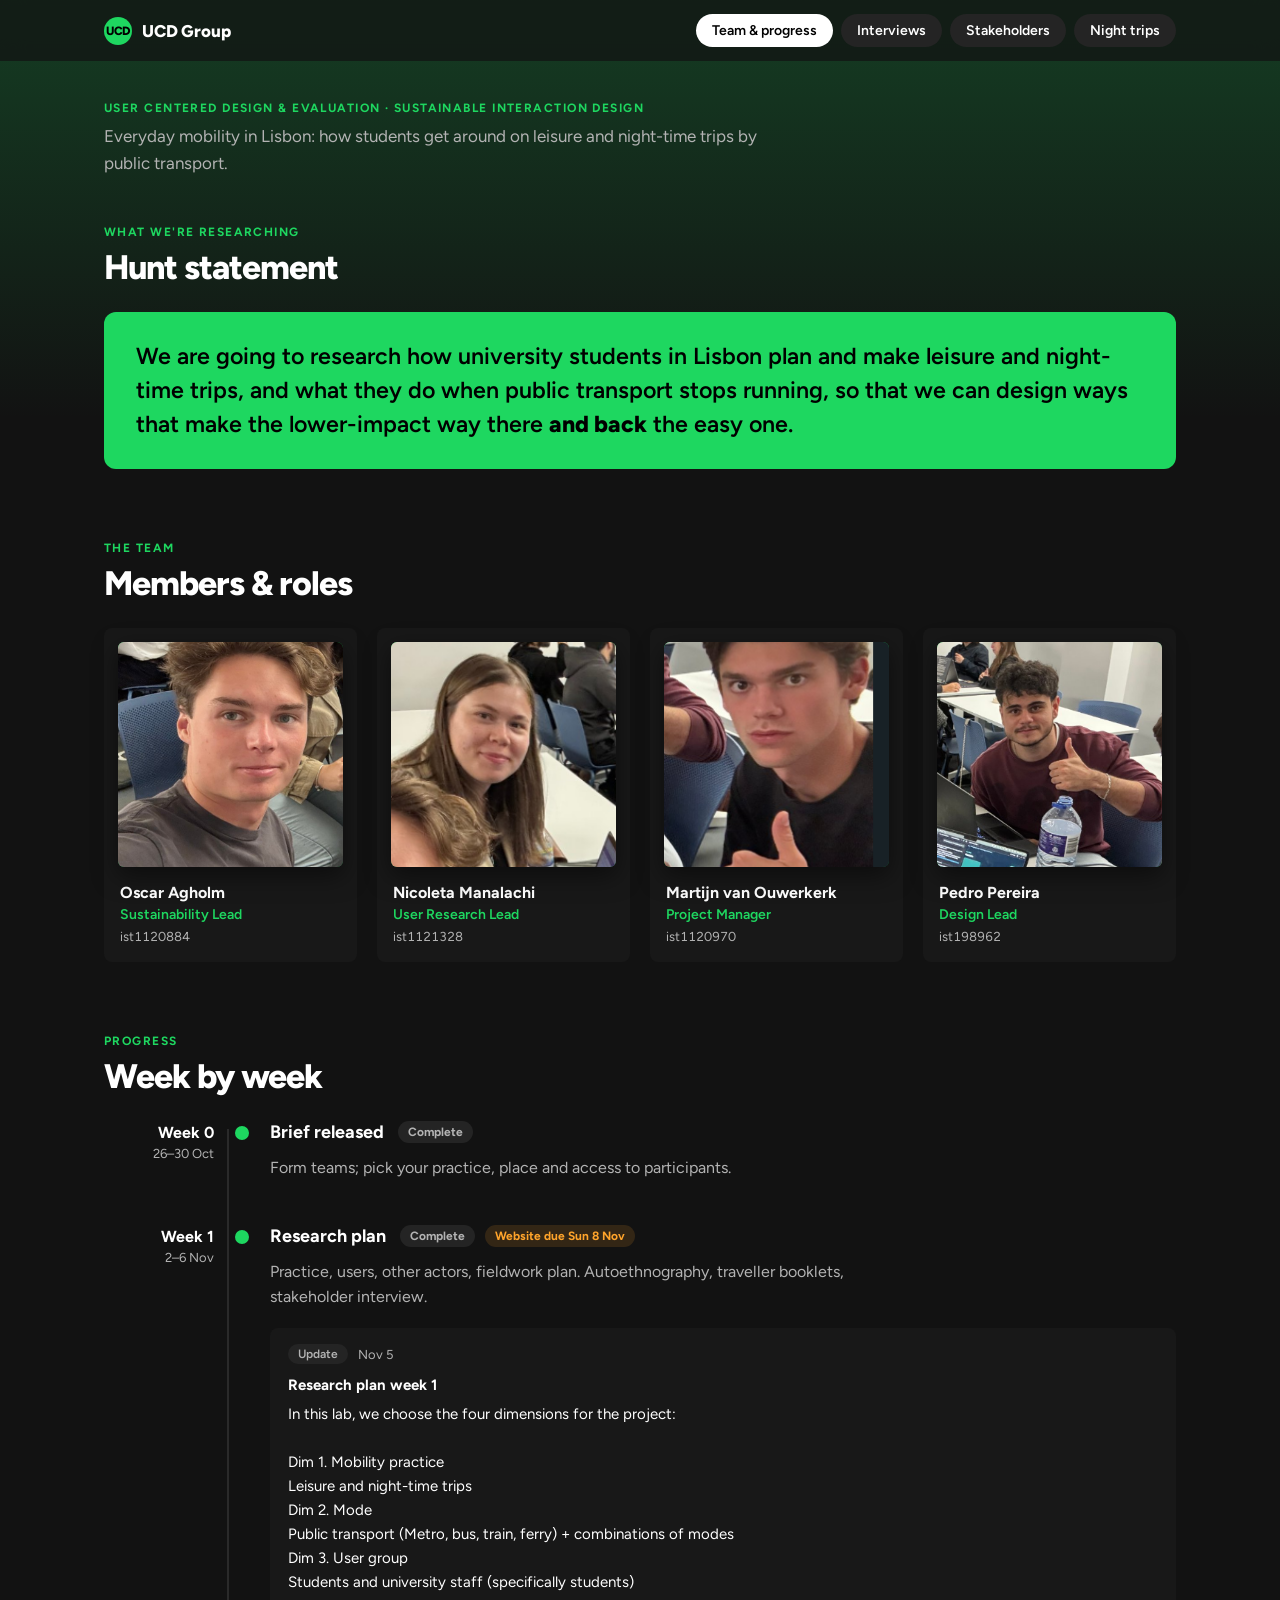
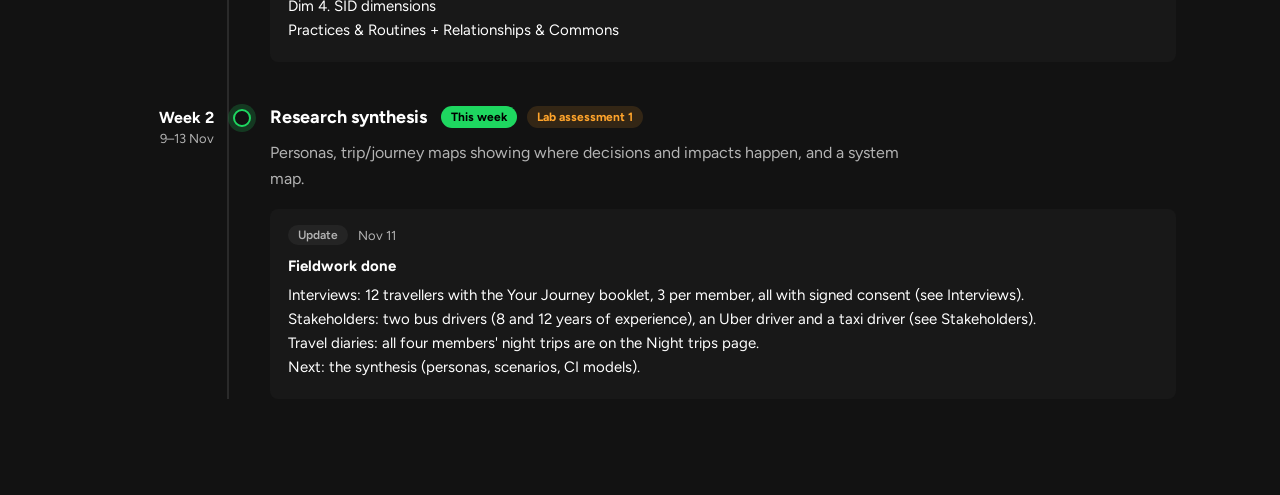
==== commit 04ce361f: "Add the hunt statement to the main page Co-Authored-By: Claude Opus 5.5 <noreply@anthropic.com>" ====
--- a/index.html
+++ b/index.html
@@ -7,7 +7,7 @@
   <link rel="preconnect" href="https://fonts.googleapis.com">
   <link rel="preconnect" href="https://fonts.gstatic.com" crossorigin>
   <link href="https://fonts.googleapis.com/css2?family=Figtree:wght@400;500;600;700;800&display=swap" rel="stylesheet">
-  <link rel="stylesheet" href="styles.css?v=4">
+  <link rel="stylesheet" href="styles.css?v=5">
 </head>
 <body>
   <header class="topbar">
@@ -27,6 +27,18 @@
       <p class="eyebrow">User Centered Design &amp; Evaluation · Sustainable Interaction Design</p>
       <p class="hero-lead">Everyday mobility in Lisbon: how students get around on leisure and night-time trips by public transport.</p>
     </header>
+
+    <section class="section">
+      <header class="header">
+        <p class="eyebrow">What we're researching</p>
+        <h2 class="section-title">Hunt statement</h2>
+      </header>
+      <blockquote class="hunt">
+        We are going to research how university students in Lisbon plan and make leisure and night-time trips,
+        and what they do when public transport stops running, so that we can design ways that make the
+        lower-impact way there <strong>and back</strong> the easy one.
+      </blockquote>
+    </section>
 
     <section class="section">
       <header class="header">
--- a/styles.css
+++ b/styles.css
@@ -793,3 +793,16 @@
   .day-pill span { display: none; }
   .night { padding: 18px; }
 }
+
+/* Hunt statement on the main page */
+.hunt {
+  margin: 0;
+  padding: 28px 32px;
+  border-radius: 12px;
+  background: var(--accent);
+  color: var(--on-accent);
+  font-size: clamp(1.1rem, 2.2vw, 1.45rem);
+  font-weight: 600;
+  line-height: 1.45;
+}
+.hunt strong { font-weight: 800; }
